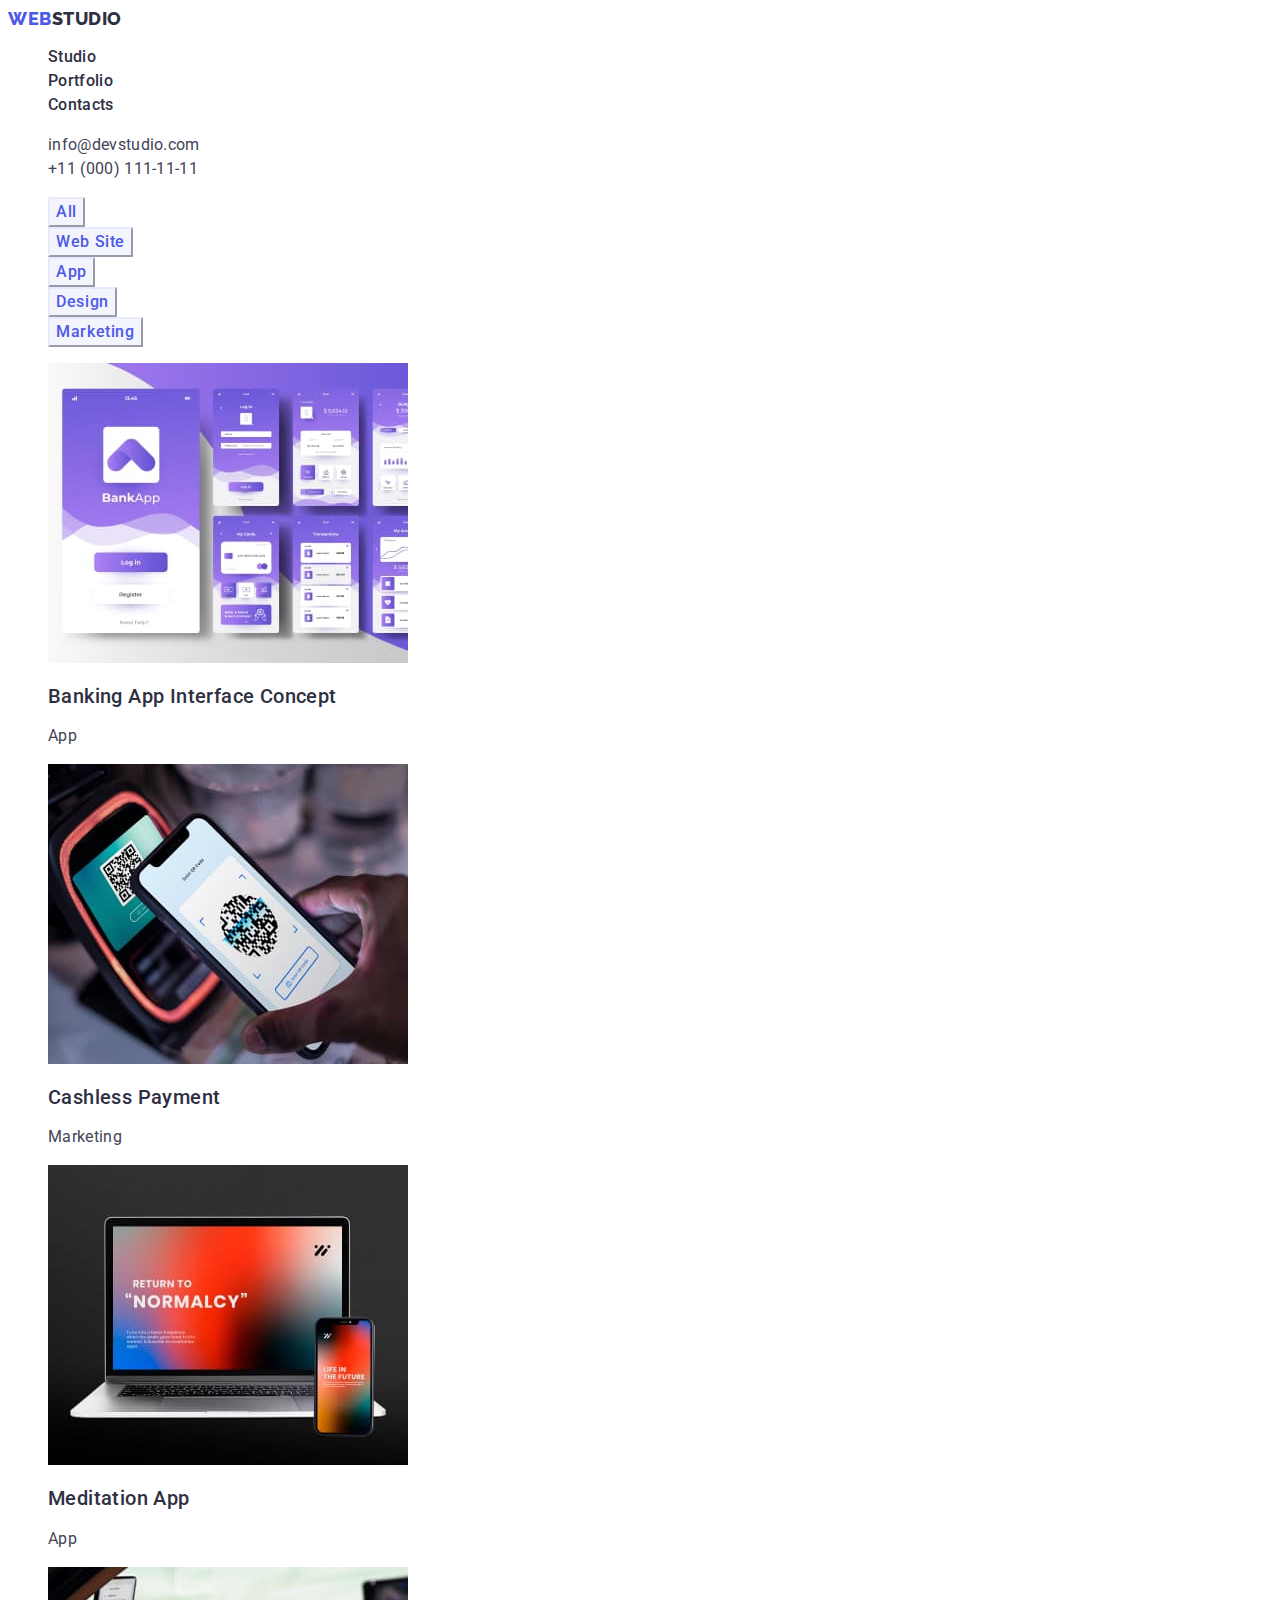
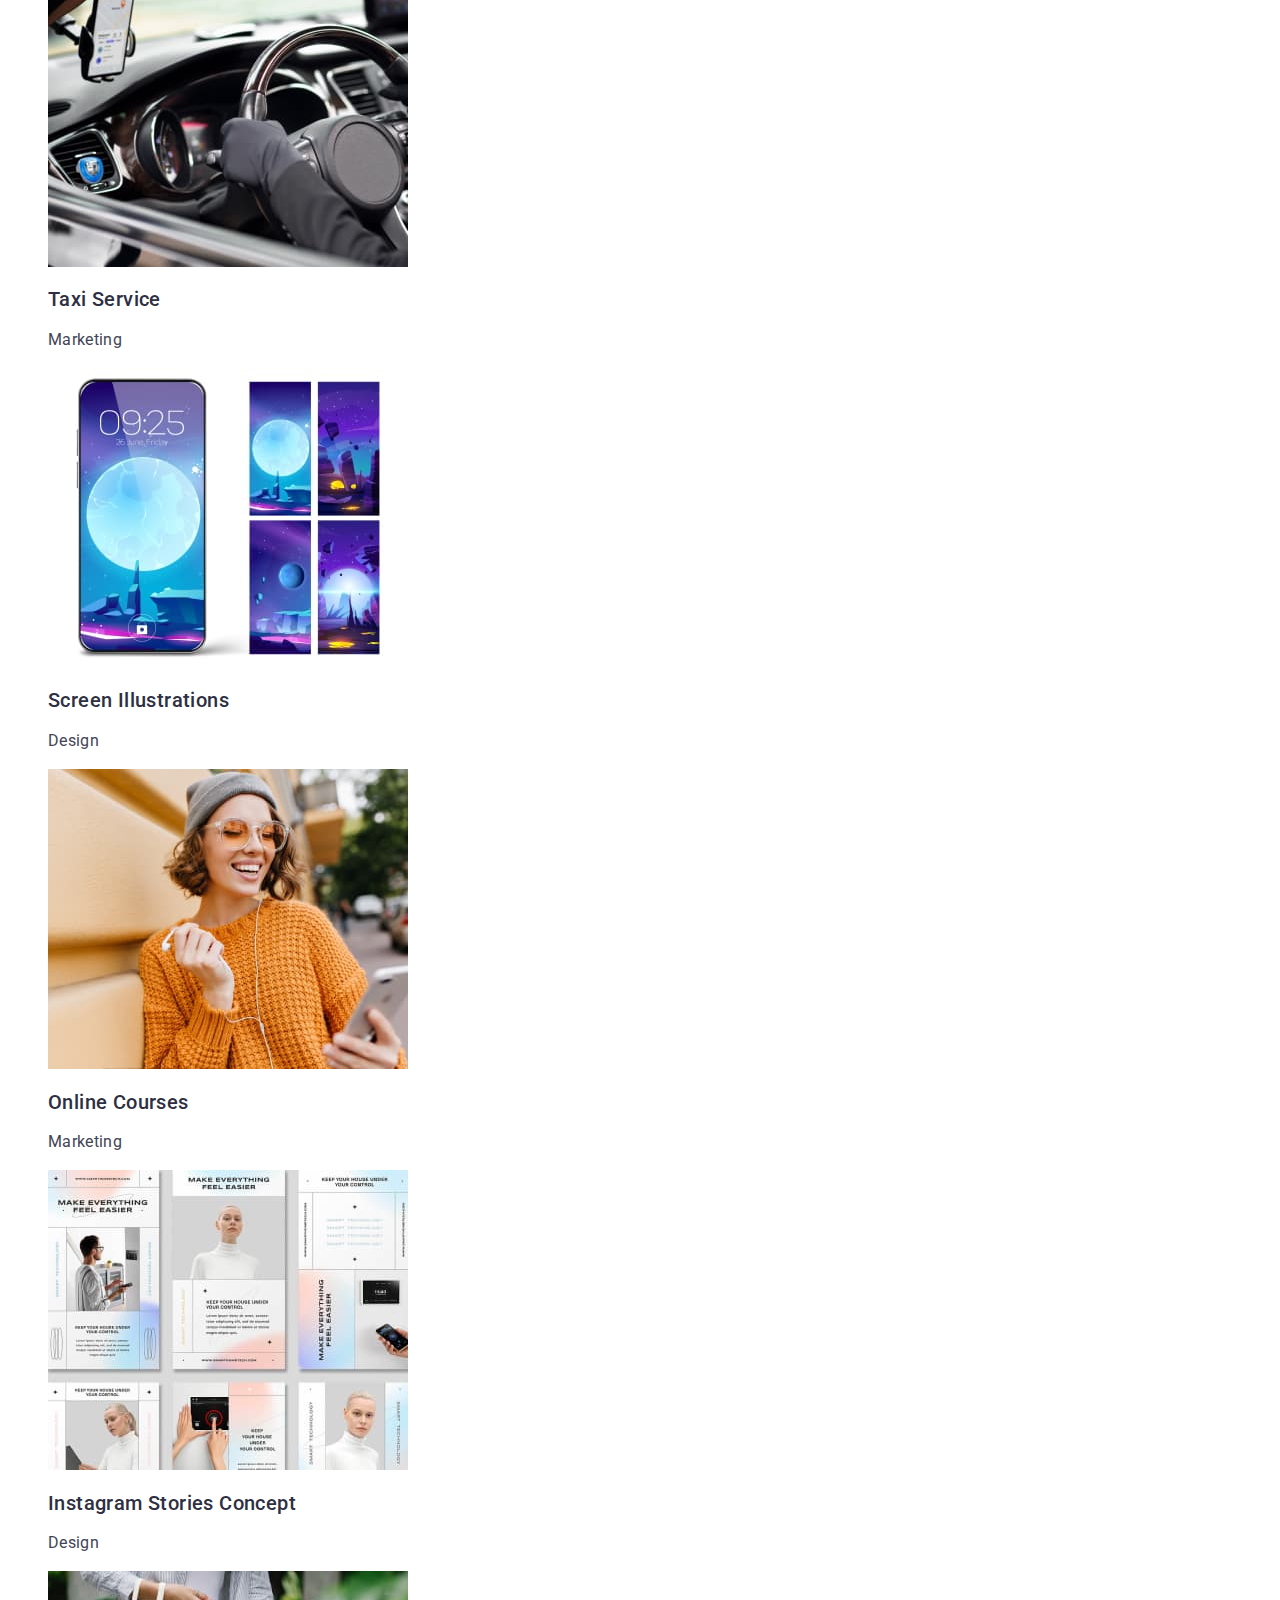
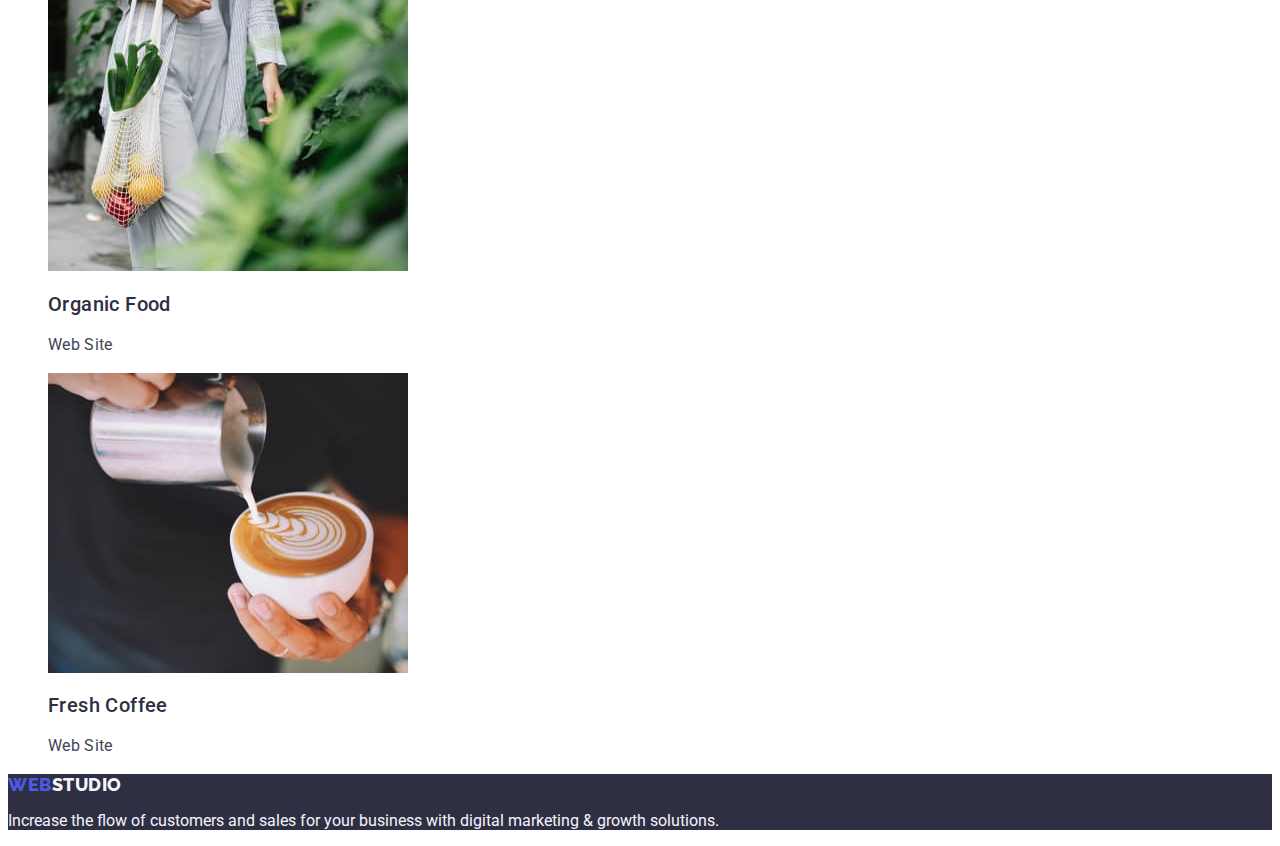
==== portfolio.html @ 7f3379ed "Initial commit" ====
<!DOCTYPE html>
<html lang="en">
  <head>
    <meta charset="UTF-8" />
    <meta http-equiv="X-UA-Compatible" content="IE=edge" />
    <meta name="viewport" content="width=device-width, initial-scale=1.0" />
    <title>Студія</title>
    <link rel="preconnect" href="https://fonts.googleapis.com">
    <link rel="preconnect" href="https://fonts.gstatic.com" crossorigin>
    <link href="https://fonts.googleapis.com/css2?family=Raleway:wght@800&family=Roboto:wght@400;500;700;900&display=swap" rel="stylesheet">
    <link rel="stylesheet" href="./css/styles.css" />
  </head>
    <header>
      <nav>
        <a class="logo link" href="./index.html"
          >Web<span class="logo-studio">Studio</span></a
        >
        <ul class="nav-links list">
          <li>
            <a class="link-focus link" href="./index.html">Studio</a>
          </li>
          <li>
            <a class="link-focus link" href="./portfolio.html">Portfolio</a>
          </li>
          <li><a class="link-focus link" href="">Contacts</a></li>
        </ul>
      </nav>
      <address class="mail-tel">
        <ul class="list-adress list">
          <li>
            <a class="link-focus adress-item link" href="mailto:info@devstudio.com"
              >info@devstudio.com</a
            >
          </li>
          <li>
            <a class="link-focus adress-item link" href="tel:+110001111111">+11 (000) 111-11-11</a>
          </li>
        </ul>
      </address>
    </header>
    <main>
      <section class="portfolio">
        <h1 hidden class="visually-hidden">Portfolio</h1>
        <ul class="portfolio-filter list">
          <li><button type="button" class="portfolio-button button">All</button></li>
          <li><button type="button" class="portfolio-button button">Web Site</button></li>
          <li><button type="button" class="portfolio-button button">App</button></li>
          <li><button type="button" class="portfolio-button button">Design</button></li>
          <li><button type="button" class="portfolio-button button">Marketing</button></li>
        </ul>
        <ul class="portfolio-list list">
          <li>
            <a class="link" href=""
              ><img src="./images/portfolio-1.jpg" alt="screenshots from banking application" width="360" />
              <h2 class="portfolio-title title-item">Banking App Interface Concept</h2>
              <p class="portfolio-text body-text">App</p></a
            >
          </li>
          <li>
            <a class="link" href=""
              ><img src="./images/portfolio-2.jpg" alt="smartphone scans a barcode" width="360" />
              <h2 class="portfolio-title title-item">Cashless Payment</h2>
              <p class="portfolio-text body-text">Marketing</p></a
            >
          </li>
          <li>
            <a class="link" href=""
              ><img src="./images/portfolio-3.jpg" alt="laptop and smartphone" width="360" />
              <h2 class="portfolio-title title-item">Meditation App</h2>
              <p class="portfolio-text body-text">App</p></a
            >
          </li>
          <li>
            <a class="link" href=""
              ><img src="./images/portfolio-4.jpg" alt="the driver is driving on navigation from the phone" width="360" />
              <h2 class="portfolio-title title-item">Taxi Service</h2>
              <p class="portfolio-text body-text">Marketing</p></a
            >
          </li>
          <li>
            <a class="link" href=""
              ><img src="./images/portfolio-5.jpg" alt="smartphone with different illustrations" width="360" />
              <h2 class="portfolio-title title-item">Screen Illustrations</h2>
              <p class="portfolio-text body-text">Design</p></a
            >
          </li>
          <li>
            <a class="link" href=""
              ><img src="./images/portfolio-6.jpg" alt="girl in headphones with a smartphone in hand" width="360" />
              <h2 class="portfolio-title title-item">Online Courses</h2>
              <p class="portfolio-text body-text">Marketing</p></a
            >
          </li>
          <li>
            <a class="link" href=""
              ><img src="./images/portfolio-7.jpg" alt="instagram story layouts" width="360" />
              <h2 class="portfolio-title title-item">Instagram Stories Concept</h2>
              <p class="portfolio-text body-text">Design</p></a
            >
          </li>
          <li>
            <a class="link" href=""
              ><img src="./images/portfolio-8.jpg" alt="girl with a bag of vegetables in hand" width="360" />
              <h2 class="portfolio-title title-item">Organic Food</h2>
              <p class="portfolio-text body-text">Web Site</p></a
            >
          </li>
          <li>
            <a class="link" href=""
              ><img src="./images/portfolio-9.jpg" alt="drawing by milk on coffee" width="360" />
              <h2 class="portfolio-title title-item">Fresh Coffee</h2>
              <p class="portfolio-text body-text">Web Site</p></a
            >
          </li>
        </ul>
      </section>
    </main>
    <footer class="footer">
      <a class="logo link" href="./index.html"
      >Web<span class="footer-logo-studio">Studio</span></a
      >
      <p class="slogan-footer">
        Increase the flow of customers and sales for your business with digital
        marketing & growth solutions.
      </p>
    </footer>
  </body>
</html>
---- css/styles.css ----
:root {
  --primary-brand: #4d5ae5;
  --pressed-state: #404bbf;
  --success: #31d0aa;
  --main-text: #2e2f42;
  --body-text: #434455;
  --helper-text: #8e8f99;
  --dark-background: #2e2f42;
  --light-mode: #f4f4fd;
  --background-btn: #e7e9fc;
  --main-bachkround: #ffffff;
  --modal-background: #fcfcfc;
}

/*  ----------Загальні стилі------- */
body {
  font-family: "Roboto", sans-serif;
  color: var(--body-text);
  background-color: var(--main-bachkround);
}
.list {
  list-style: none;
}
.link {
  text-decoration: none;
  color: var(--main-text);
}

.link-focus:hover,
.link-focus:focus {
  color: var(--pressed-state);
}

.body-text {
  font-size: 16px;
  line-height: 1.5;
  letter-spacing: 0.02em;

  color: var(--body-text);
}

.button:hover,
.button:focus {
  background-color: var(--pressed-state);
  color: #fff;
}

/* ----------Стилі для header -------*/

.logo {
  font-family: "Raleway", sans-serif;
  font-style: normal;
  font-weight: 800;
  font-size: 18px;
  line-height: 1.17;
  letter-spacing: 0.03em;
  text-transform: uppercase;
  color: var(--primary-brand);
}
.logo-studio {
  color: var(--main-text);
}

.nav-links {
  font-weight: 500;
  font-size: 16px;
  line-height: 1.5;
  letter-spacing: 0.02em;
}

.adress-item {
  color: var(--body-text);
}

.mail-tel {
  font-size: 16px;
  line-height: 1.5;
  letter-spacing: 0.02em;
  font-style: normal;
}

/* ----------Стилі для hero --------------------*/

.hero {
  background-color: var(--dark-background);
}
.hero-title {
  color: #fff;

  font-size: 56px;
  line-height: 1.07;
  text-align: center;
  letter-spacing: 0.02em;
}

.hero-button {
  font-family: "Roboto", sans-serif;
  background-color: var(--primary-brand);
  color: #fff;

  font-weight: 500;
  font-size: 16px;
  line-height: 1.5;
  align-items: center;
  letter-spacing: 0.04em;
  cursor: pointer;
}

/*------Стилі для секції Advantages------------*/
/* Тут зібрані стилі, які використовуються для різних секцій в майбутньому*/

.visually-hidden {
  position: absolute;
  width: 1px;
  height: 1px;
  margin: -1px;
  border: 0;
  padding: 0;
  white-space: nowrap;
  clip-path: inset(100%);
  clip: rect(0 0 0 0);
  overflow: hidden;
}

.title-item {
  font-weight: 500;
  font-size: 20px;
  line-height: 1.2;
  letter-spacing: 0.02em;

  color: var(--main-text);
}

/* .body-text {
  color: var(--body-text);
} */

.secondary-headline {
  font-size: 36px;
  line-height: 1.11;
  text-align: center;
  letter-spacing: 0.02em;
  text-transform: capitalize;

  color: var(--main-text);
}

/*--------------Стилі для секції "Команда"----------*/
.team {
  background-color: var(--light-mode);
}

.team-member {
  background-color: var(--main-bachkround);
}

.team-title,
.job-title {
  text-align: center;
}

.footer {
  background-color: var(--dark-background);
}
.footer-logo-studio {
  color: var(--light-mode);
}
.slogan-footer {
  color: var(--light-mode);
}

/* ----------PORTFOLIO---------- */

.portfolio-button {
  font-family: "Roboto", sans-serif;
  font-weight: 500;
  font-size: 16px;
  line-height: 1.5;
  text-align: center;
  letter-spacing: 0.04em;
  cursor: pointer;

  color: var(--primary-brand);
  background-color: var(--light-mode);
  border-color: var(--background-btn);
}
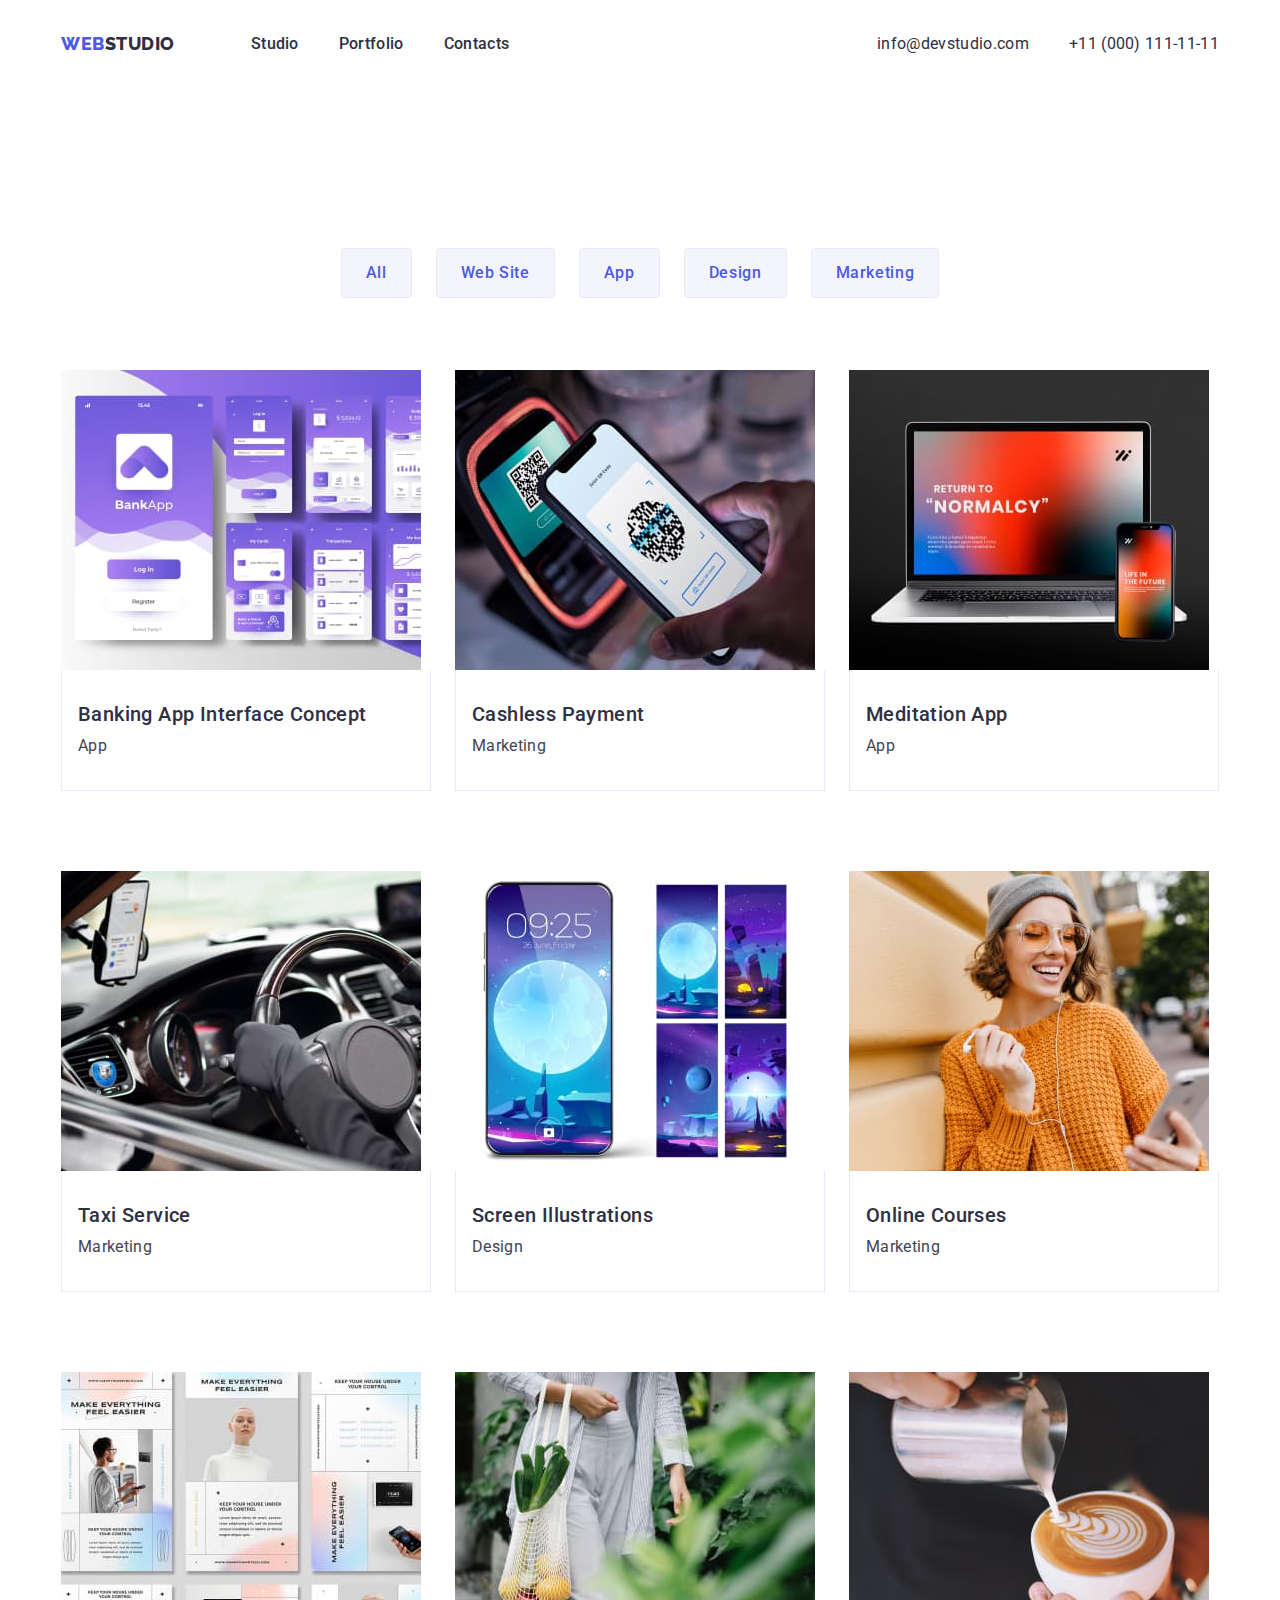
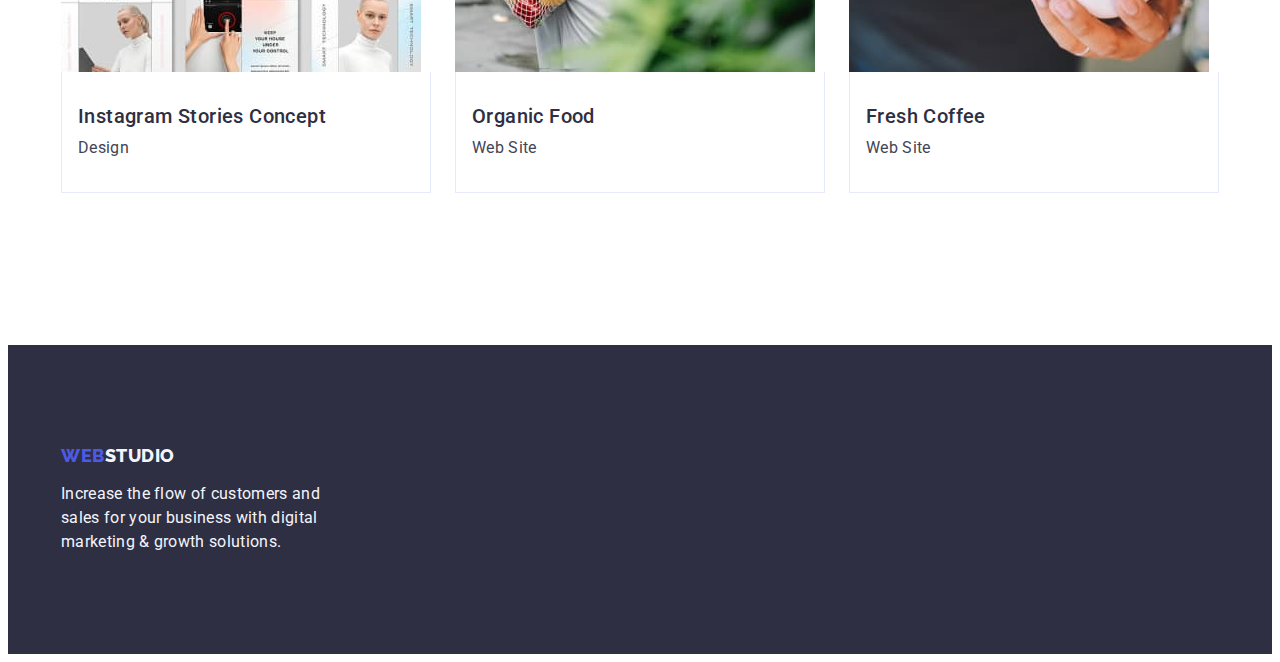
==== commit b30a46f1: "First_test" ====
--- a/portfolio.html
+++ b/portfolio.html
@@ -8,121 +8,148 @@
     <link rel="preconnect" href="https://fonts.googleapis.com">
     <link rel="preconnect" href="https://fonts.gstatic.com" crossorigin>
     <link href="https://fonts.googleapis.com/css2?family=Raleway:wght@800&family=Roboto:wght@400;500;700;900&display=swap" rel="stylesheet">
+    <link rel="stylesheet" href="https://cdnjs.cloudflare.com/ajax/libs/modern-normalize/2.0.0/modern-normalize.min.css" integrity="sha512-4xo8blKMVCiXpTaLzQSLSw3KFOVPWhm/TRtuPVc4WG6kUgjH6J03IBuG7JZPkcWMxJ5huwaBpOpnwYElP/m6wg==" crossorigin="anonymous" referrerpolicy="no-referrer" />
     <link rel="stylesheet" href="./css/styles.css" />
   </head>
-    <header>
-      <nav>
-        <a class="logo link" href="./index.html"
-          >Web<span class="logo-studio">Studio</span></a
-        >
-        <ul class="nav-links list">
-          <li>
-            <a class="link-focus link" href="./index.html">Studio</a>
-          </li>
-          <li>
-            <a class="link-focus link" href="./portfolio.html">Portfolio</a>
-          </li>
-          <li><a class="link-focus link" href="">Contacts</a></li>
-        </ul>
-      </nav>
-      <address class="mail-tel">
-        <ul class="list-adress list">
-          <li>
-            <a class="link-focus adress-item link" href="mailto:info@devstudio.com"
-              >info@devstudio.com</a
-            >
-          </li>
-          <li>
-            <a class="link-focus adress-item link" href="tel:+110001111111">+11 (000) 111-11-11</a>
-          </li>
-        </ul>
-      </address>
+    <header class="header">
+      <div class="container header-container">
+        <nav class="header-container">
+          <a class="logo link" href="./index.html"
+            >Web<span class="logo-studio">Studio</span></a
+          >
+          <ul class="nav-links list">
+            <li class="nav-item" >
+              <a class="link-focus link" href="./index.html">Studio</a>
+            </li>
+            <li class="nav-item">
+              <a class="link-focus link" href="./portfolio.html">Portfolio</a>
+            </li>
+            <li class="nav-item"><a class="link-focus link" href="">Contacts</a></li>
+          </ul>
+        </nav>
+        <address class="mail-tel">
+          <ul class="list-adress list">
+            <li class="adress-item">
+              <a class="link-focus link" href="mailto:info@devstudio.com"
+                >info@devstudio.com</a
+              >
+            </li>
+            <li class="adress-item">
+              <a class="link-focus link" href="tel:+110001111111">+11 (000) 111-11-11</a>
+            </li>
+          </ul>
+        </address>
+      </div>
     </header>
     <main>
       <section class="portfolio">
         <h1 hidden class="visually-hidden">Portfolio</h1>
-        <ul class="portfolio-filter list">
-          <li><button type="button" class="portfolio-button button">All</button></li>
-          <li><button type="button" class="portfolio-button button">Web Site</button></li>
-          <li><button type="button" class="portfolio-button button">App</button></li>
-          <li><button type="button" class="portfolio-button button">Design</button></li>
-          <li><button type="button" class="portfolio-button button">Marketing</button></li>
-        </ul>
-        <ul class="portfolio-list list">
-          <li>
-            <a class="link" href=""
-              ><img src="./images/portfolio-1.jpg" alt="screenshots from banking application" width="360" />
-              <h2 class="portfolio-title title-item">Banking App Interface Concept</h2>
-              <p class="portfolio-text body-text">App</p></a
-            >
-          </li>
-          <li>
-            <a class="link" href=""
-              ><img src="./images/portfolio-2.jpg" alt="smartphone scans a barcode" width="360" />
-              <h2 class="portfolio-title title-item">Cashless Payment</h2>
-              <p class="portfolio-text body-text">Marketing</p></a
-            >
-          </li>
-          <li>
-            <a class="link" href=""
-              ><img src="./images/portfolio-3.jpg" alt="laptop and smartphone" width="360" />
-              <h2 class="portfolio-title title-item">Meditation App</h2>
-              <p class="portfolio-text body-text">App</p></a
-            >
-          </li>
-          <li>
-            <a class="link" href=""
-              ><img src="./images/portfolio-4.jpg" alt="the driver is driving on navigation from the phone" width="360" />
-              <h2 class="portfolio-title title-item">Taxi Service</h2>
-              <p class="portfolio-text body-text">Marketing</p></a
-            >
-          </li>
-          <li>
-            <a class="link" href=""
-              ><img src="./images/portfolio-5.jpg" alt="smartphone with different illustrations" width="360" />
-              <h2 class="portfolio-title title-item">Screen Illustrations</h2>
-              <p class="portfolio-text body-text">Design</p></a
-            >
-          </li>
-          <li>
-            <a class="link" href=""
-              ><img src="./images/portfolio-6.jpg" alt="girl in headphones with a smartphone in hand" width="360" />
-              <h2 class="portfolio-title title-item">Online Courses</h2>
-              <p class="portfolio-text body-text">Marketing</p></a
-            >
-          </li>
-          <li>
-            <a class="link" href=""
-              ><img src="./images/portfolio-7.jpg" alt="instagram story layouts" width="360" />
-              <h2 class="portfolio-title title-item">Instagram Stories Concept</h2>
-              <p class="portfolio-text body-text">Design</p></a
-            >
-          </li>
-          <li>
-            <a class="link" href=""
-              ><img src="./images/portfolio-8.jpg" alt="girl with a bag of vegetables in hand" width="360" />
-              <h2 class="portfolio-title title-item">Organic Food</h2>
-              <p class="portfolio-text body-text">Web Site</p></a
-            >
-          </li>
-          <li>
-            <a class="link" href=""
-              ><img src="./images/portfolio-9.jpg" alt="drawing by milk on coffee" width="360" />
-              <h2 class="portfolio-title title-item">Fresh Coffee</h2>
-              <p class="portfolio-text body-text">Web Site</p></a
-            >
-          </li>
-        </ul>
+        <div class="container filter-container">
+          <ul class="portfolio-filter list">
+            <li class="filter-item"><button type="button" class="portfolio-button button">All</button></li>
+            <li class="filter-item"><button type="button" class="portfolio-button button">Web Site</button></li>
+            <li class="filter-item"><button type="button" class="portfolio-button button">App</button></li>
+            <li class="filter-item"><button type="button" class="portfolio-button button">Design</button></li>
+            <li class="filter-item"><button type="button" class="portfolio-button button">Marketing</button></li>
+          </ul>
+        </div>
+        <div class="container portfolio-container ">
+          <ul class="portfolio-list list">
+            <li class="portfolio-item" >
+              <a class="link" href="">
+                <img class="portfolio-img" src="./images/portfolio-1.jpg" alt="screenshots from banking application" width="360" />
+                <div class="portfolio-describing">
+                  <h2 class="portfolio-title title-item">Banking App Interface Concept</h2>
+                  <p class="portfolio-text body-text">App</p>
+                </div>
+                </a>
+            </li>
+            <li class="portfolio-item">
+              <a class="link" href=""
+                ><img class="portfolio-img" src="./images/portfolio-2.jpg" alt="smartphone scans a barcode" width="360" />
+                <div class="portfolio-describing">
+                <h2 class="portfolio-title title-item">Cashless Payment</h2>
+                <p class="portfolio-text body-text">Marketing</p>
+                </div>
+                </a>
+            </li>
+            <li class="portfolio-item">
+              <a class="link" href="">
+                <img class="portfolio-img" src="./images/portfolio-3.jpg" alt="laptop and smartphone" width="360" />
+                <div class="portfolio-describing">
+                <h2 class="portfolio-title title-item">Meditation App</h2>
+                <p class="portfolio-text body-text">App</p>
+                </div>
+                </a>
+            </li>
+            <li class="portfolio-item">
+              <a class="link" href=""
+                ><img class="portfolio-img" src="./images/portfolio-4.jpg" alt="the driver is driving on navigation from the phone" width="360" />
+                <div class="portfolio-describing">
+                <h2 class="portfolio-title title-item">Taxi Service</h2>
+                <p class="portfolio-text body-text">Marketing</p>
+                </div>
+                </a>
+            </li>
+            <li class="portfolio-item">
+              <a class="link" href=""
+                ><img class="portfolio-img" src="./images/portfolio-5.jpg" alt="smartphone with different illustrations" width="360" />
+                <div class="portfolio-describing">
+                <h2 class="portfolio-title title-item">Screen Illustrations</h2>
+                <p class="portfolio-text body-text">Design</p>
+                </div>
+                </a>
+            </li>
+            <li class="portfolio-item">
+              <a class="link" href=""
+                ><img class="portfolio-img" src="./images/portfolio-6.jpg" alt="girl in headphones with a smartphone in hand" width="360" />
+                <div class="portfolio-describing">
+                <h2 class="portfolio-title title-item">Online Courses</h2>
+                <p class="portfolio-text body-text">Marketing</p>
+                </div>
+                </a>
+            </li>
+            <li class="portfolio-item">
+              <a class="link" href=""
+                ><img class="portfolio-img" src="./images/portfolio-7.jpg" alt="instagram story layouts" width="360" />
+                <div class="portfolio-describing">
+                <h2 class="portfolio-title title-item">Instagram Stories Concept</h2>
+                <p class="portfolio-text body-text">Design</p>
+                </div>
+                </a>
+            </li>
+            <li class="portfolio-item">
+              <a class="link" href=""
+                ><img class="portfolio-img" src="./images/portfolio-8.jpg" alt="girl with a bag of vegetables in hand" width="360" />
+                <div class="portfolio-describing">
+                <h2 class="portfolio-title title-item">Organic Food</h2>
+                <p class="portfolio-text body-text">Web Site</p>
+                </div>
+                </a>
+            </li>
+            <li class="portfolio-item">
+              <a class="link" href=""
+                ><img class="portfolio-img" src="./images/portfolio-9.jpg" alt="drawing by milk on coffee" width="360" />
+                <div class="portfolio-describing">
+                <h2 class="portfolio-title title-item">Fresh Coffee</h2>
+                <p class="portfolio-text body-text">Web Site</p>
+                </div>
+                </a>
+            </li>
+          </ul>
+        </div>
       </section>
     </main>
     <footer class="footer">
-      <a class="logo link" href="./index.html"
-      >Web<span class="footer-logo-studio">Studio</span></a
-      >
-      <p class="slogan-footer">
-        Increase the flow of customers and sales for your business with digital
-        marketing & growth solutions.
-      </p>
+      <div class="container footer-container">
+        <a class="logo link footer-item" href="./index.html"
+          >Web<span class="footer-logo-studio">Studio</span></a
+        >
+        <p class="slogan-footer body-text footer-item">
+          Increase the flow of customers and sales for your business with digital
+          marketing & growth solutions.
+        </p>
+      </div>
     </footer>
   </body>
 </html>
--- a/css/styles.css
+++ b/css/styles.css
@@ -18,9 +18,38 @@
   color: var(--body-text);
   background-color: var(--main-bachkround);
 }
+
+p,
+h1,
+h2,
+h3,
+h4,
+h5,
+h6 {
+  margin: 0;
+}
+
+ul,
+ol {
+  margin: 0;
+  padding: 0;
+}
+
+img {
+  display: block;
+  max-width: 100%;
+}
+
+.container {
+  width: 1158px;
+  padding: 0 15px;
+  margin: 0 auto;
+}
+
 .list {
   list-style: none;
 }
+
 .link {
   text-decoration: none;
   color: var(--main-text);
@@ -46,6 +75,11 @@
 }
 
 /* ----------Стилі для header -------*/
+
+.header-container {
+  display: flex;
+  align-items: center;
+}
 
 .logo {
   font-family: "Raleway", sans-serif;
@@ -56,7 +90,12 @@
   letter-spacing: 0.03em;
   text-transform: uppercase;
   color: var(--primary-brand);
-}
+
+  display: flex;
+  align-items: center;
+  margin-right: 76px;
+}
+
 .logo-studio {
   color: var(--main-text);
 }
@@ -66,10 +105,23 @@
   font-size: 16px;
   line-height: 1.5;
   letter-spacing: 0.02em;
-}
-
-.adress-item {
+
+  display: flex;
+}
+
+.nav-item + .nav-item {
+  margin-left: 40px;
+}
+
+.adress-item + .adress-item {
   color: var(--body-text);
+  margin-left: 40px;
+}
+
+.header-container .link {
+  display: block;
+  padding-top: 24px;
+  padding-bottom: 24px;
 }
 
 .mail-tel {
@@ -77,20 +129,31 @@
   line-height: 1.5;
   letter-spacing: 0.02em;
   font-style: normal;
+  margin-left: auto;
+}
+
+.list-adress {
+  display: flex;
 }
 
 /* ----------Стилі для hero --------------------*/
 
 .hero {
   background-color: var(--dark-background);
+  text-align: center;
+  height: 600px;
+  padding-top: 188px;
+  padding-bottom: 188px;
 }
 .hero-title {
   color: #fff;
 
   font-size: 56px;
   line-height: 1.07;
-  text-align: center;
-  letter-spacing: 0.02em;
+  letter-spacing: 0.02em;
+
+  margin-top: 0;
+  margin-bottom: 48px;
 }
 
 .hero-button {
@@ -104,10 +167,44 @@
   align-items: center;
   letter-spacing: 0.04em;
   cursor: pointer;
+
+  box-shadow: 0px 4px 4px rgba(0, 0, 0, 0.15);
+  border-radius: 4px;
+
+  width: 169px;
+  height: 56px;
 }
 
 /*------Стилі для секції Advantages------------*/
 /* Тут зібрані стилі, які використовуються для різних секцій в майбутньому*/
+
+.list-advantages {
+  margin: 0;
+  padding: 0;
+  display: flex;
+  flex-wrap: wrap;
+}
+
+.advantages-container {
+  padding-top: 120px;
+  padding-bottom: 120px;
+}
+
+.advantages-item {
+  margin-right: 24px;
+  flex-basis: calc((100% - 72px) / 4);
+}
+
+/* ;
+width: 264px; */
+
+.advantages-item:nth-child(4n) {
+  margin-right: 0;
+}
+
+/* .advantages-item + .advantages-item {
+  margin-left: 24px;
+} */
 
 .visually-hidden {
   position: absolute;
@@ -134,6 +231,27 @@
 /* .body-text {
   color: var(--body-text);
 } */
+/*--------------Стилі для секції "Services"----------*/
+
+.list-services {
+  margin: 0;
+  padding: 0;
+  display: flex;
+  flex-wrap: wrap;
+}
+
+.services-container {
+  padding-bottom: 120px;
+}
+
+.services-item {
+  margin-right: 24px;
+  flex-basis: calc((100% - 48px) / 3);
+}
+
+.services-item:nth-child(3n) {
+  margin-right: 0;
+}
 
 .secondary-headline {
   font-size: 36px;
@@ -141,30 +259,71 @@
   text-align: center;
   letter-spacing: 0.02em;
   text-transform: capitalize;
+  margin-bottom: 72px;
 
   color: var(--main-text);
 }
 
 /*--------------Стилі для секції "Команда"----------*/
+
 .team {
   background-color: var(--light-mode);
 }
 
+.team-members {
+  background-color: var(--light-mode);
+  margin: 0;
+  padding: 0;
+  display: flex;
+  flex-wrap: wrap;
+}
+.team-container {
+  padding-top: 120px;
+  padding-bottom: 120px;
+}
+
 .team-member {
+  margin-right: 24px;
+  flex-basis: calc((100% - 72px) / 4);
+  box-shadow: 0px 1px 6px rgba(46, 47, 66, 0.08),
+    0px 1px 1px rgba(46, 47, 66, 0.16), 0px 2px 1px rgba(46, 47, 66, 0.08);
+  border-radius: 0px 0px 4px 4px;
+}
+
+.team-member:nth-child(4n) {
+  margin-right: 0;
+}
+
+.team-information {
+  padding: 32px 16px;
+  text-align: center;
   background-color: var(--main-bachkround);
 }
-
-.team-title,
-.job-title {
-  text-align: center;
+.team-title {
+  margin-bottom: 8px;
+}
+
+.footer-container {
+  padding-top: 100px;
+  padding-bottom: 100px;
 }
 
 .footer {
   background-color: var(--dark-background);
 }
+
 .footer-logo-studio {
   color: var(--light-mode);
 }
+
+.footer .logo {
+  margin-bottom: 16px;
+}
+
+.footer-item {
+  width: 264px;
+}
+
 .slogan-footer {
   color: var(--light-mode);
 }
@@ -182,5 +341,66 @@
 
   color: var(--primary-brand);
   background-color: var(--light-mode);
-  border-color: var(--background-btn);
-}
+
+  min-width: 69px;
+  padding: 12px 24px;
+  border: 1px solid var(--background-btn);
+  border-radius: 4px;
+}
+
+.portfolio-button:hover,
+.portfolio-button:active {
+  box-shadow: 0px 3px 1px rgba(0, 0, 0, 0.1), 0px 2px 1px rgba(0, 0, 0, 0.08),
+    0px 2px 2px rgba(0, 0, 0, 0.12);
+  border-color: var(--pressed-state);
+}
+
+.filter-container {
+  padding-top: 168px;
+  padding-bottom: 72px;
+}
+
+.portfolio-filter {
+  display: flex;
+  justify-content: center;
+}
+
+.filter-item + .filter-item {
+  margin-left: 24px;
+}
+
+.portfolio-container {
+  padding-bottom: 120px;
+}
+
+.portfolio-list {
+  display: flex;
+  flex-wrap: wrap;
+}
+
+.portfolio-item {
+  padding-bottom: 32px;
+  margin-right: 24px;
+  margin-bottom: 48px;
+  flex-basis: calc((100% - 48px) / 3);
+}
+
+.portfolio-item:nth-last-child(-n + 3) {
+  margin-bottom: 0;
+}
+
+.portfolio-item:nth-child(3n) {
+  margin-right: 0;
+}
+
+.portfolio-title {
+  margin-bottom: 8px;
+}
+
+.portfolio-describing {
+  padding: 32px 0 32px 16px;
+  text-align: start;
+  border: 1px solid #e7e9fc;
+  border-top: none;
+  border
+}
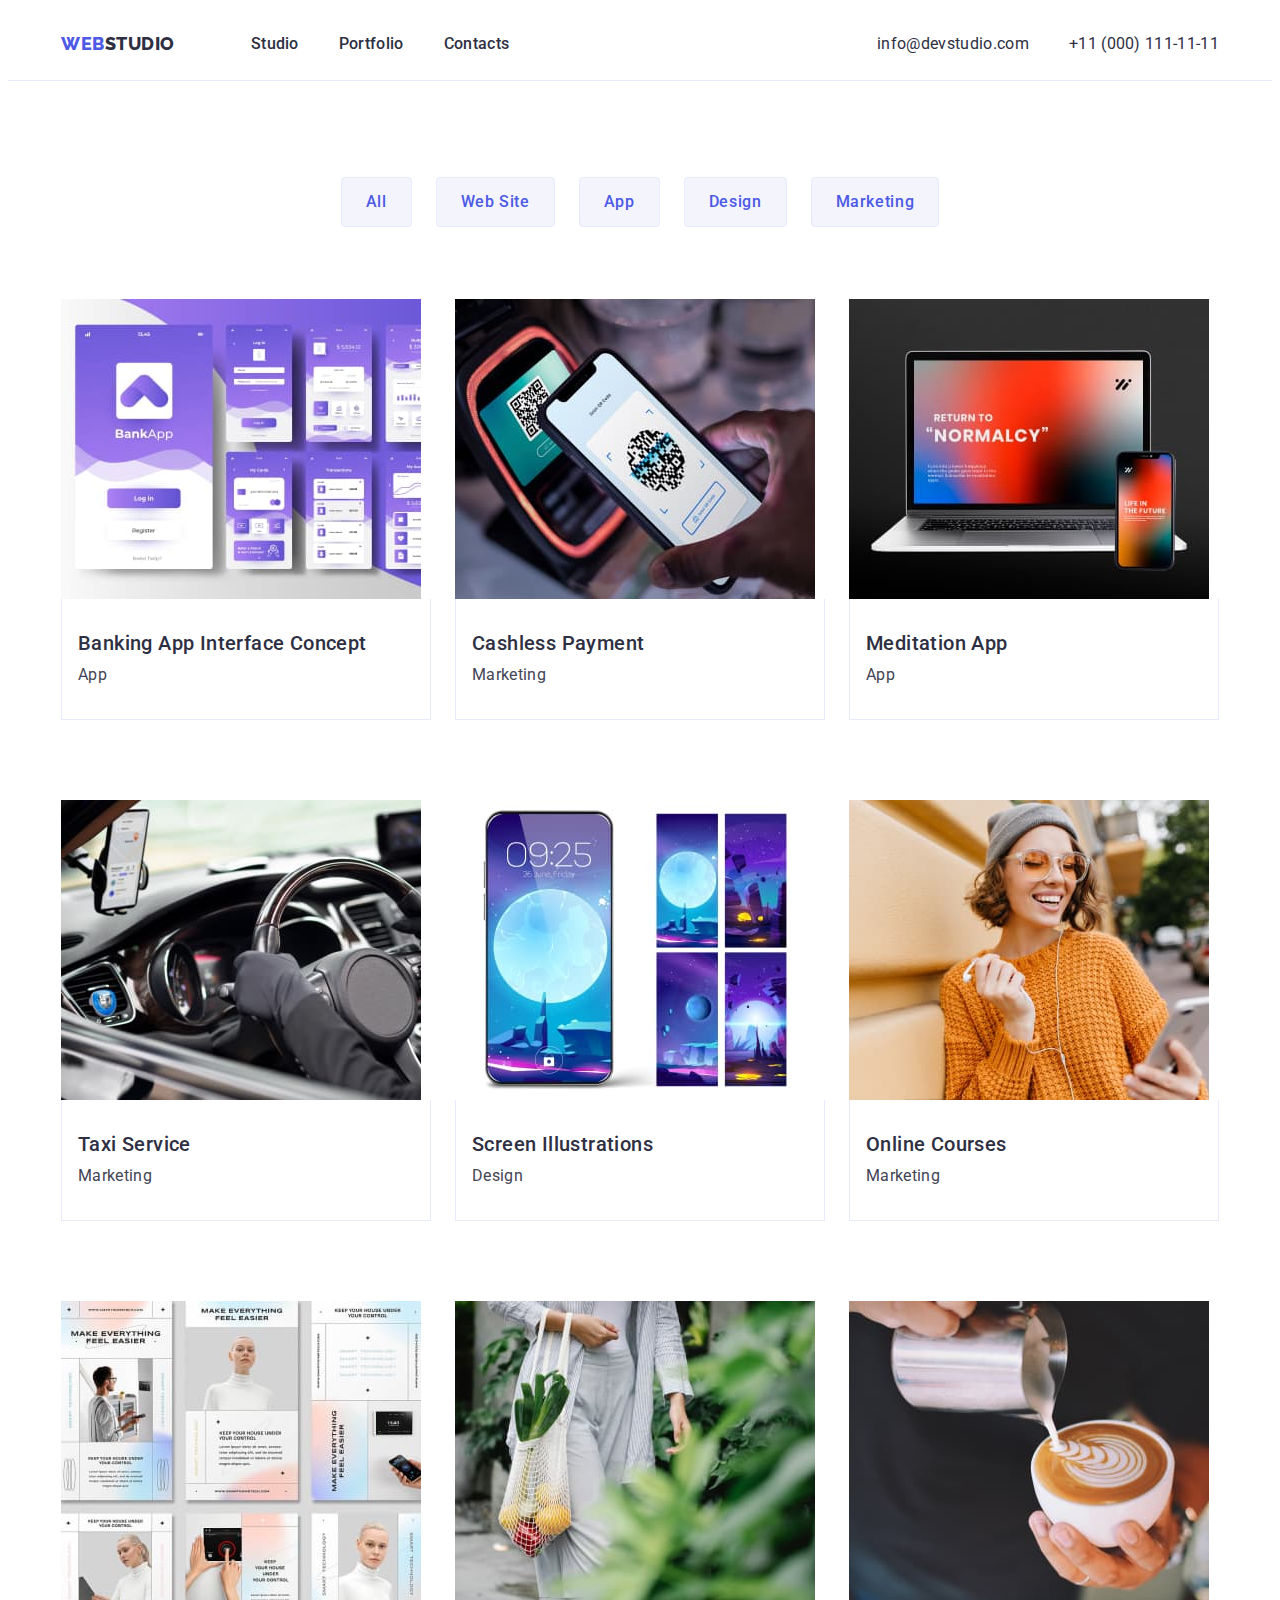
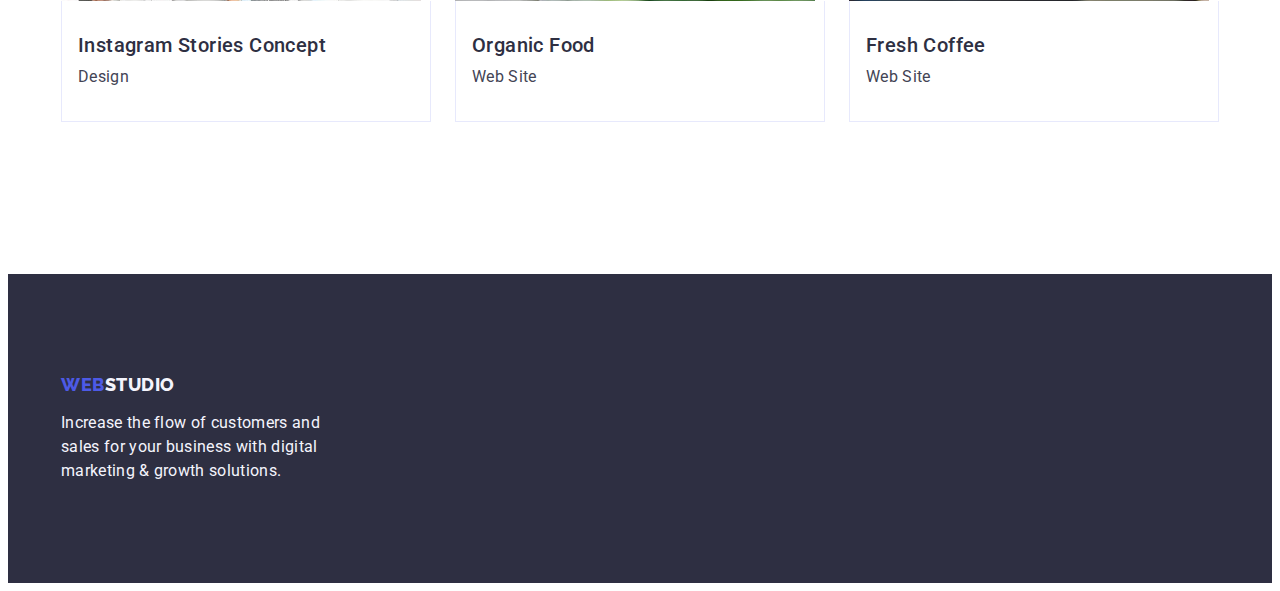
==== commit edab666a: "fixed_bugs" ====
--- a/portfolio.html
+++ b/portfolio.html
@@ -43,8 +43,8 @@
     </header>
     <main>
       <section class="portfolio">
+        <div class="container  portfolio-container">
         <h1 hidden class="visually-hidden">Portfolio</h1>
-        <div class="container filter-container">
           <ul class="portfolio-filter list">
             <li class="filter-item"><button type="button" class="portfolio-button button">All</button></li>
             <li class="filter-item"><button type="button" class="portfolio-button button">Web Site</button></li>
@@ -52,8 +52,6 @@
             <li class="filter-item"><button type="button" class="portfolio-button button">Design</button></li>
             <li class="filter-item"><button type="button" class="portfolio-button button">Marketing</button></li>
           </ul>
-        </div>
-        <div class="container portfolio-container ">
           <ul class="portfolio-list list">
             <li class="portfolio-item" >
               <a class="link" href="">
--- a/css/styles.css
+++ b/css/styles.css
@@ -76,9 +76,14 @@
 
 /* ----------Стилі для header -------*/
 
+.header{
+border-bottom: 1px solid var(--background-btn);
+}
+
 .header-container {
   display: flex;
   align-items: center;
+  
 }
 
 .logo {
@@ -109,13 +114,21 @@
   display: flex;
 }
 
-.nav-item + .nav-item {
-  margin-left: 40px;
-}
-
-.adress-item + .adress-item {
+.nav-item {
+  margin-right: 40px;
+} 
+
+.nav-item:last-child{
+  margin-right: 0;
+}
+
+.adress-item {
   color: var(--body-text);
-  margin-left: 40px;
+  margin-right: 40px;
+}
+
+.adress-item:last-child{
+  margin-right: 0;
 }
 
 .header-container .link {
@@ -185,7 +198,7 @@
   flex-wrap: wrap;
 }
 
-.advantages-container {
+.advantages {
   padding-top: 120px;
   padding-bottom: 120px;
 }
@@ -195,16 +208,14 @@
   flex-basis: calc((100% - 72px) / 4);
 }
 
-/* ;
-width: 264px; */
+.title-item-advantages{
+  margin-bottom: 8px;
+}
 
 .advantages-item:nth-child(4n) {
   margin-right: 0;
 }
 
-/* .advantages-item + .advantages-item {
-  margin-left: 24px;
-} */
 
 .visually-hidden {
   position: absolute;
@@ -231,6 +242,7 @@
 /* .body-text {
   color: var(--body-text);
 } */
+
 /*--------------Стилі для секції "Services"----------*/
 
 .list-services {
@@ -240,7 +252,8 @@
   flex-wrap: wrap;
 }
 
-.services-container {
+
+.services {
   padding-bottom: 120px;
 }
 
@@ -268,6 +281,8 @@
 
 .team {
   background-color: var(--light-mode);
+  padding-top: 120px;
+  padding-bottom: 120px;
 }
 
 .team-members {
@@ -276,10 +291,6 @@
   padding: 0;
   display: flex;
   flex-wrap: wrap;
-}
-.team-container {
-  padding-top: 120px;
-  padding-bottom: 120px;
 }
 
 .team-member {
@@ -303,21 +314,19 @@
   margin-bottom: 8px;
 }
 
-.footer-container {
+.footer {
+  background-color: var(--dark-background);
   padding-top: 100px;
   padding-bottom: 100px;
 }
 
-.footer {
-  background-color: var(--dark-background);
-}
-
 .footer-logo-studio {
   color: var(--light-mode);
 }
 
 .footer .logo {
   margin-bottom: 16px;
+  display: inline-block;
 }
 
 .footer-item {
@@ -329,6 +338,9 @@
 }
 
 /* ----------PORTFOLIO---------- */
+.portfolio{
+  padding: 96px 0 120px 0;
+}
 
 .portfolio-button {
   font-family: "Roboto", sans-serif;
@@ -355,50 +367,56 @@
   border-color: var(--pressed-state);
 }
 
-.filter-container {
-  padding-top: 168px;
+
+.portfolio-filter {
+  display: flex;
+  justify-content: center;
+}
+
+.filter-item {
+  margin-right: 24px;
+}
+
+.filter-item:last-child{
+  margin-right: 0;
+}
+
+.portfolio-filter {
   padding-bottom: 72px;
 }
 
-.portfolio-filter {
-  display: flex;
-  justify-content: center;
-}
-
-.filter-item + .filter-item {
-  margin-left: 24px;
-}
-
-.portfolio-container {
-  padding-bottom: 120px;
-}
-
 .portfolio-list {
   display: flex;
   flex-wrap: wrap;
+  column-gap: 24px;
+  row-gap: 48px;
 }
 
 .portfolio-item {
   padding-bottom: 32px;
-  margin-right: 24px;
-  margin-bottom: 48px;
   flex-basis: calc((100% - 48px) / 3);
-}
-
-.portfolio-item:nth-last-child(-n + 3) {
-  margin-bottom: 0;
+
+}
+ 
+  /* .portfolio-item {
+        margin-right: 24px;
+        margin-bottom: 48px; 
+  }
+
+  .portfolio-item:nth-last-child(-n + 3) {
+      margin-bottom: 0;
 }
 
 .portfolio-item:nth-child(3n) {
   margin-right: 0;
-}
+} */
 
 .portfolio-title {
   margin-bottom: 8px;
 }
 
 .portfolio-describing {
-  padding: 32px 0 32px 16px;
+  padding: 32px 16px ;
   text-align: start;
   border: 1px solid #e7e9fc;
   border-top: none;
